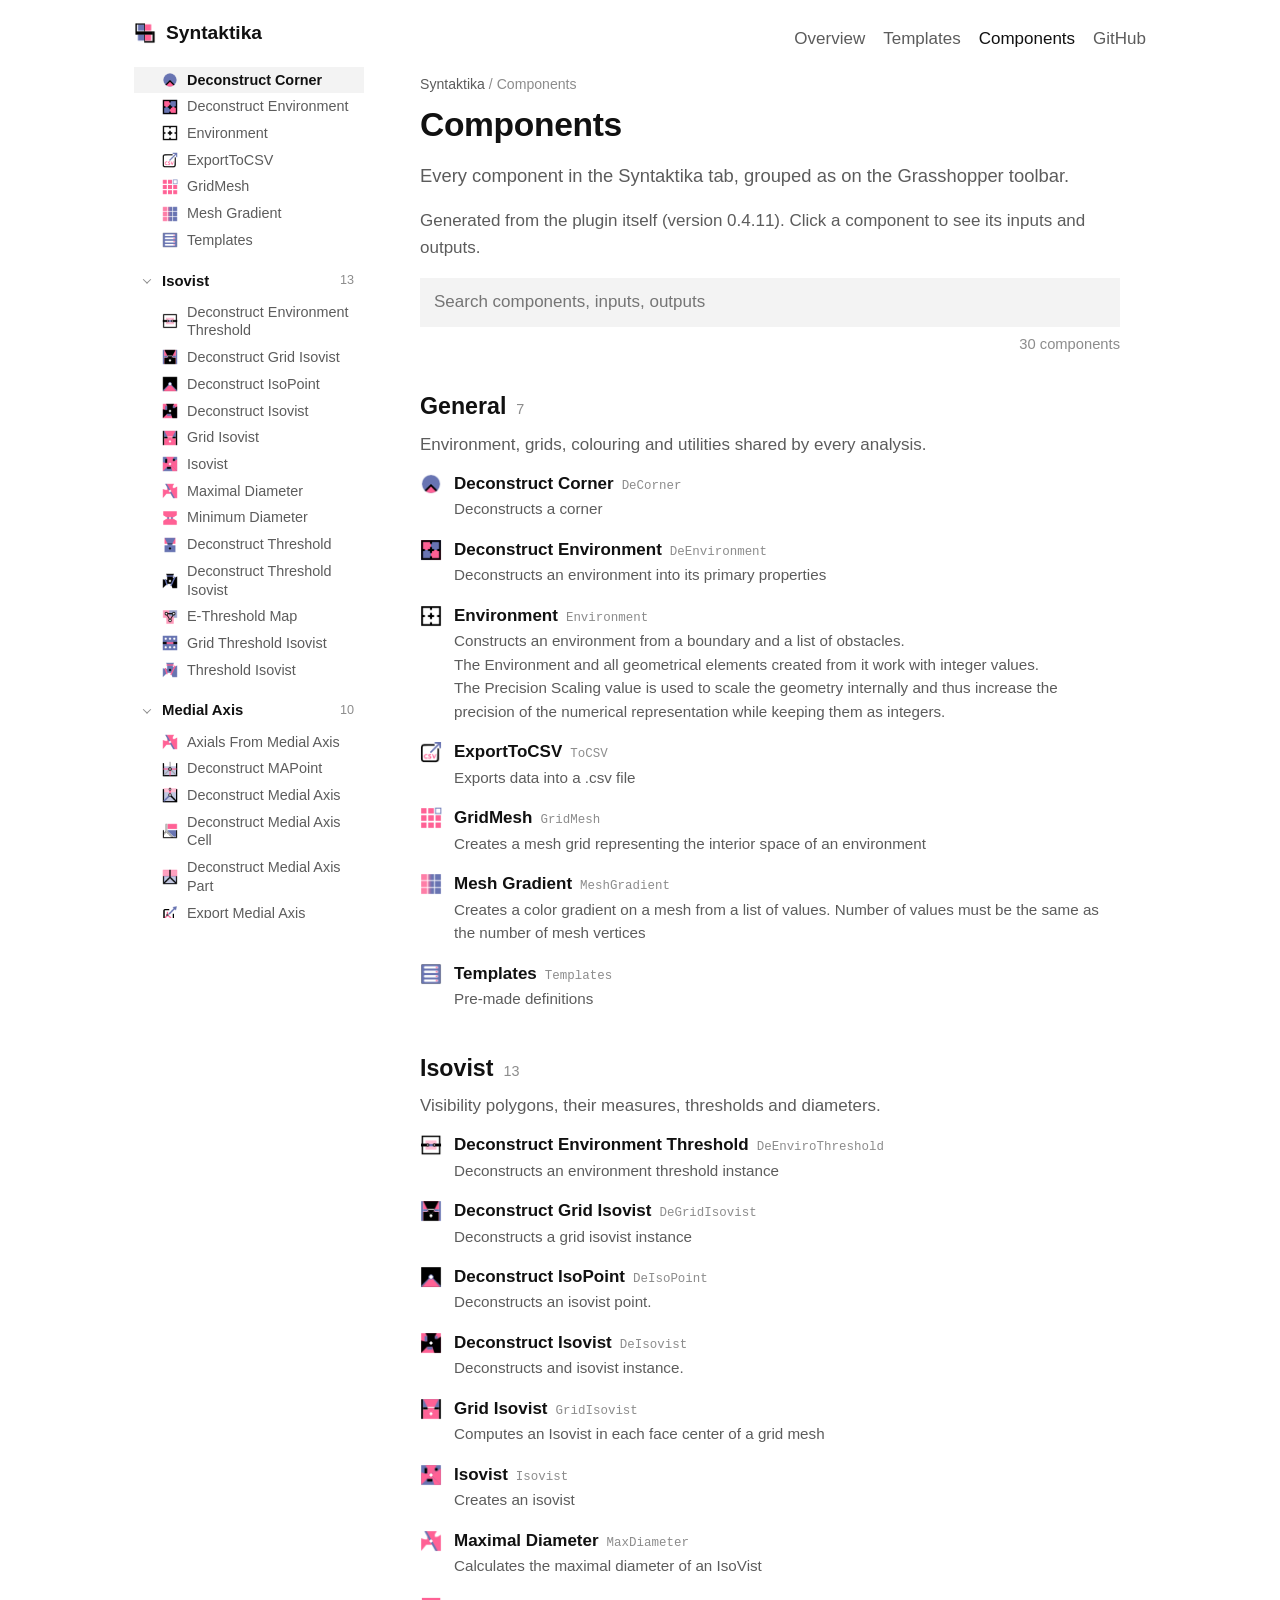
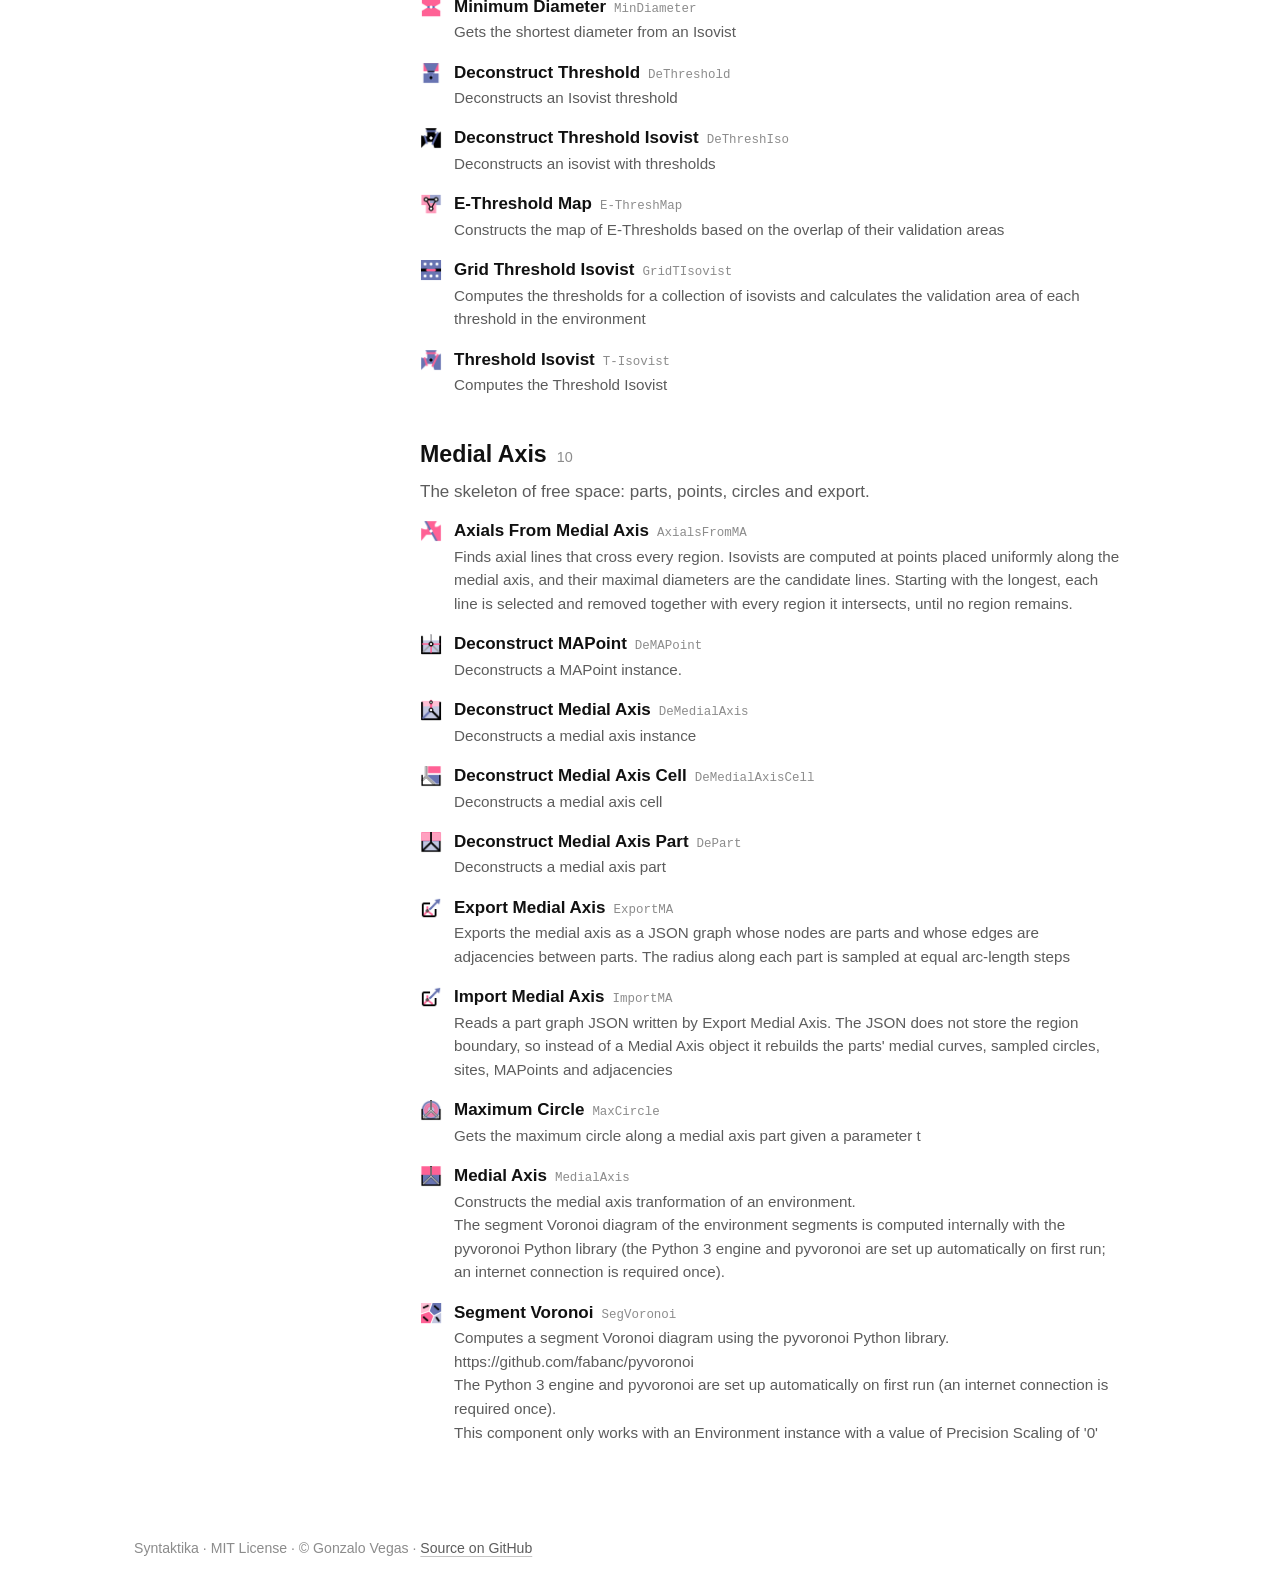
==== components.html @ 00e30731 "Publish website from Syntactics 40943a3" ====
<!doctype html>
<html lang="en">
<head>
  <meta charset="utf-8">
  <meta name="viewport" content="width=device-width, initial-scale=1">
  <title>Components — Syntaktika</title>
  <meta name="description" content="Reference of every Syntaktika Grasshopper component: description, inputs and outputs.">
  <link rel="icon" href="assets/logo.png">
  <link rel="stylesheet" href="assets/style.css">
</head>
<body>
  <header class="site-header">
    <div class="wrap wide">
      <a class="brand" href="index.html"><img src="assets/logo.png" alt="">Syntaktika</a>
      <nav class="nav">
        <a href="index.html">Overview</a>
        <a href="templates.html">Templates</a>
        <a href="components.html" aria-current="page">Components</a>
        <a href="https://github.com/gvegasol/Syntactics">GitHub</a>
      </nav>
    </div>
  </header>

  <div class="wrap wide guide">
    <aside class="guide-nav" aria-label="Components">
      <button class="guide-toggle" type="button" aria-expanded="false" aria-controls="guide-panel">
        <span class="guide-toggle-label">Contents</span>
        <span class="guide-current" aria-hidden="true"></span>
        <span class="guide-chevron" aria-hidden="true"></span>
      </button>
      <div class="guide-panel" id="guide-panel">
        <p class="guide-label">Components</p>
        <div id="side" class="side-cats"></div>
      </div>
    </aside>

  <main class="guide-main">
    <p class="crumbs"><a href="index.html">Syntaktika</a> / Components</p>
    <h1>Components</h1>
    <p class="lede">Every component in the Syntaktika tab, grouped as on the Grasshopper toolbar.</p>
    <p class="muted">Generated from the plugin itself<span id="version"></span>. Click a component to see
      its inputs and outputs.</p>

    <input id="q" class="search" type="search" placeholder="Search components, inputs, outputs" aria-label="Search components">
    <div class="toolbar"><span id="count" class="count"></span></div>

    <div id="list"></div>
  </main>
  </div>

  <footer class="site-footer">
    <div class="wrap wide">Syntaktika · MIT License · © Gonzalo Vegas · <a href="https://github.com/gvegasol/Syntactics">Source on GitHub</a></div>
  </footer>

  <script src="data/components.js"></script>
  <script src="assets/components.js"></script>
</body>
</html>
---- assets/style.css ----
/* Syntaktika documentation. One stylesheet, no build step. Black and grey text on white, single column. */

:root {
  --bg: #ffffff;
  --ink: #111111;
  --text: #2b2b2b;
  --muted: #5c5c5c;
  --faint: #8c8c8c;
  --tint: #f3f3f3;

  --sans: Aptos, "Segoe UI", "Helvetica Neue", Arial, sans-serif;
  --mono: "Aptos Mono", Consolas, "Cascadia Mono", ui-monospace, monospace;

  --measure: 700px;
  color-scheme: light;
}

*, *::before, *::after { box-sizing: border-box; }

html { scroll-padding-top: 24px; }

body {
  margin: 0;
  background: var(--bg);
  color: var(--text);
  font: 17px/1.55 var(--sans);
  -webkit-font-smoothing: antialiased;
}

img { max-width: 100%; height: auto; display: block; }

a { color: var(--ink); text-decoration: underline; text-decoration-color: #c4c4c4; text-underline-offset: 3px; text-decoration-thickness: 1px; }
a:hover { text-decoration-color: var(--ink); }

h1, h2, h3 { color: var(--ink); font-weight: 600; line-height: 1.25; margin: 0 0 .45em; }
h1 { font-size: 2.1rem; letter-spacing: -0.01em; }
h2 { font-size: 1.45rem; margin-top: 1.6em; }
h3 { font-size: 1.12rem; margin-top: 1.3em; }
p, ul, ol, dl { margin: 0 0 1em; }
strong { color: var(--ink); font-weight: 600; }
code { font-family: var(--mono); font-size: .88em; background: var(--tint); padding: .08em .3em; }

.wrap { max-width: var(--measure); margin: 0 auto; padding: 0 16px; }
@media (min-width: 720px) { .wrap { padding: 0 24px; } }

/* ---------- header and footer ---------- */
.site-header .wrap { display: flex; align-items: baseline; flex-wrap: wrap; gap: 4px 24px; padding-top: 18px; padding-bottom: 14px; }
.brand { display: flex; align-items: center; gap: 10px; font-weight: 600; font-size: 1.2rem; text-decoration: none; }
.brand img { width: 22px; height: 22px; align-self: center; }
.nav { display: flex; flex-wrap: wrap; gap: 4px 18px; margin-left: auto; }
.nav a { color: var(--muted); text-decoration: none; }
.nav a:hover, .nav a[aria-current="page"] { color: var(--ink); }

.site-footer { margin-top: 48px; padding: 20px 0 32px; color: var(--faint); font-size: .88rem; }
.site-footer a { color: var(--muted); }

main { padding-bottom: 16px; }

/* ---------- page elements ---------- */
.lede { font-size: 1.15rem; color: var(--muted); }
.muted, .note { color: var(--muted); }
.note { font-size: .95rem; }

figure { margin: .8em 0; }
figcaption { font-size: .88rem; color: var(--faint); margin-top: .3em; }

.contents { list-style: none; padding: 0; columns: 1; }
.contents li { margin: .15em 0; }
.contents span { color: var(--faint); font-variant-numeric: tabular-nums; display: inline-block; min-width: 3.4em; }

pre.cite { background: var(--tint); padding: 16px 18px; overflow-x: auto; font: .85rem/1.6 var(--mono); margin: 0; white-space: pre-wrap; }

/* ---------- templates ---------- */
.file { font-family: var(--mono); font-size: .82rem; color: var(--faint); margin: -.3em 0 0; }
.plan img { width: 100%; max-height: 440px; object-fit: contain; }

.flow { list-style: none; padding: 0; display: flex; flex-wrap: wrap; align-items: center; gap: 4px 8px; font-size: .95rem; }
.flow li { display: inline-flex; align-items: center; gap: 6px; }
.flow li + li::before { content: "→"; color: var(--faint); margin-right: 2px; }
.flow img { width: 18px; height: 18px; }

dl.params dt { color: var(--ink); font-weight: 600; margin-top: .35em; }
dl.params dd { margin: 0; color: var(--muted); }

/* ---------- components ---------- */
.search { width: 100%; padding: 11px 14px; border: 0; background: var(--tint); color: var(--ink); font: inherit; border-radius: 0; }
.search:focus { outline: 1px solid var(--ink); outline-offset: 0; }
.toolbar { display: flex; flex-wrap: wrap; align-items: center; gap: 8px 20px; margin: 6px 0 4px; font-size: .92rem; color: var(--muted); }
.count { color: var(--faint); margin-left: auto; }
.cats { list-style: none; padding: 0; display: flex; flex-wrap: wrap; gap: 2px 16px; font-size: .95rem; }

.subcat h2 { display: flex; align-items: baseline; gap: 10px; }
.subcat h2 span { font-size: .9rem; font-weight: 400; color: var(--faint); }
.subcat p { color: var(--muted); margin-bottom: .4em; }

.comp { margin: 0 0 4px; }
.comp > summary { list-style: none; cursor: pointer; display: grid; grid-template-columns: 22px 1fr; gap: 12px; align-items: start; padding: 6px 0; }
.comp > summary::-webkit-details-marker { display: none; }
.comp > summary img { width: 22px; height: 22px; margin-top: 2px; }
.comp-title { color: var(--ink); font-weight: 600; }
.comp-nick { font-family: var(--mono); font-size: .78rem; color: var(--faint); margin-left: 8px; font-weight: 400; }
.comp-desc { color: var(--muted); font-size: .95rem; white-space: pre-line; }
.comp[open] > summary .comp-title { text-decoration: underline; text-underline-offset: 3px; text-decoration-color: #c4c4c4; }
.comp-body { padding: 0 0 10px 34px; }
@media (max-width: 600px) { .comp-body { padding-left: 0; } }
.comp-body h4 { font-size: .8rem; font-weight: 600; color: var(--faint); margin: 10px 0 2px; }
table.ptable { width: 100%; border-collapse: collapse; font-size: .9rem; }
table.ptable td { padding: 4px 12px 4px 0; vertical-align: top; }
table.ptable td:first-child { white-space: nowrap; color: var(--ink); width: 1%; }
table.ptable td:nth-child(2) { white-space: nowrap; color: var(--faint); font-size: .84rem; width: 1%; }
table.ptable td:last-child { color: var(--muted); white-space: pre-line; padding-right: 0; }
@media (max-width: 600px) {
  table.ptable, table.ptable tbody, table.ptable tr, table.ptable td { display: block; width: auto; }
  table.ptable tr { padding: 4px 0; }
  table.ptable td, table.ptable td:first-child, table.ptable td:nth-child(2) { padding: 0; width: auto; white-space: normal; }
  table.ptable td:first-child { display: inline; }
  table.ptable td:nth-child(2) { display: inline; margin-left: .5em; }
}
.empty { color: var(--faint); padding: 32px 0; }

/* ---------- guide layout (templates): sticky sidebar menu + content ---------- */
.wrap.wide { max-width: 1060px; }

.crumbs { font-size: .88rem; color: var(--faint); margin: 8px 0 .6em; }
.crumbs a { color: var(--muted); text-decoration: none; }
.crumbs a:hover { color: var(--ink); }
.guide-meta { display: flex; flex-wrap: wrap; gap: 4px 14px; font-size: .9rem; color: var(--faint); }
.guide-meta span:empty { display: none; }
.guide-meta span + span::before { content: "·"; margin-right: 14px; }
.eyebrow { font-size: .78rem; font-weight: 600; letter-spacing: .08em; text-transform: uppercase; color: var(--faint); margin: 2.6em 0 .2em; }
.eyebrow + h2 { margin-top: 0; }
.back-top { margin-top: 2.4em; font-size: .92rem; }
.back-top a { color: var(--muted); }

.guide-nav { font-size: .93rem; }
.guide-label { font-size: .78rem; font-weight: 600; letter-spacing: .08em; text-transform: uppercase; color: var(--faint); margin: 0 0 10px; }
.guide-progress { display: flex; gap: 3px; height: 2px; }
.guide-progress i { flex: 1; background: var(--tint); transition: background-color .15s; }
.guide-progress i.on { background: var(--ink); }

.guide-list { list-style: none; padding: 0; margin: 0; }
.guide-list a { display: flex; gap: 12px; align-items: baseline; padding: 6px 10px; color: var(--muted); text-decoration: none; line-height: 1.35; }
.guide-list a:hover { color: var(--ink); }
.guide-list a[aria-current] { color: var(--ink); background: var(--tint); font-weight: 600; }
.guide-list .n { flex: none; width: 1.6em; color: var(--faint); font-weight: 400; font-variant-numeric: tabular-nums; font-size: .85em; }
.guide-list a[aria-current] .n { color: var(--ink); }

.guide-toggle { display: none; }
.guide-main section { scroll-margin-top: 24px; }

/* Desktop: two columns, the menu stays in view. */
@media (min-width: 960px) {
  .guide { display: grid; grid-template-columns: 230px minmax(0, var(--measure)); gap: 56px; align-items: start; }
  .guide-nav { position: sticky; top: 24px; max-height: calc(100vh - 48px); overflow-y: auto; padding-top: 14px; display: flex; flex-direction: column; }
  .guide-nav .guide-progress { order: 2; margin: 0 10px 12px 0; }
  .guide-panel { display: contents; }
  .guide-label { order: 1; padding-right: 10px; }
  .guide-list { order: 3; }
}

/* Mobile and tablet: the menu collapses into a sticky bar above the content. */
@media (max-width: 959px) {
  html { scroll-padding-top: 64px; }
  .guide-main section { scroll-margin-top: 64px; }
  .guide { max-width: var(--measure); }
  .guide-nav { position: sticky; top: 0; z-index: 10; background: var(--bg); margin: 0 -16px; padding: 0 16px; }
  .guide-toggle { display: flex; align-items: center; gap: 10px; width: 100%; padding: 12px 0 10px; border: 0; background: none; font: inherit; color: var(--ink); cursor: pointer; text-align: left; }
  .guide-toggle-label { font-weight: 600; }
  .guide-current { flex: 1; min-width: 0; color: var(--muted); white-space: nowrap; overflow: hidden; text-overflow: ellipsis; }
  .guide-chevron { width: 8px; height: 8px; border-right: 1.5px solid var(--muted); border-bottom: 1.5px solid var(--muted); transform: rotate(45deg) translateY(-3px); transition: transform .15s; }
  .guide-nav.open .guide-chevron { transform: rotate(-135deg) translate(-2px, 0); }
  .guide-panel { display: none; padding: 12px 0 14px; max-height: 70vh; overflow-y: auto; }
  .guide-nav.open .guide-panel { display: block; }
  .guide-nav.open { box-shadow: 0 10px 18px -14px rgba(0,0,0,.35); }
}
@media (min-width: 720px) and (max-width: 959px) { .guide-nav { margin: 0 -24px; padding: 0 24px; } }

/* ---------- components sidebar: one drop-down per category ---------- */
.side-cat { margin: 0 0 2px; }
.side-cat > summary { list-style: none; cursor: pointer; display: flex; align-items: center; gap: 10px; padding: 6px 10px; color: var(--ink); font-weight: 600; user-select: none; }
.side-cat > summary::-webkit-details-marker { display: none; }
.side-cat > summary::before { content: ""; flex: none; width: 6px; height: 6px; border-right: 1.5px solid var(--faint); border-bottom: 1.5px solid var(--faint); transform: rotate(-45deg); transition: transform .15s; margin-right: 2px; }
.side-cat[open] > summary::before { transform: rotate(45deg) translate(-1px, -1px); }
.side-cat > summary:hover { background: var(--tint); }
.side-name { flex: 1; }
.side-count { color: var(--faint); font-weight: 400; font-size: .85em; font-variant-numeric: tabular-nums; }
.side-list { list-style: none; padding: 0 0 8px; margin: 0; }
.side-list a { display: flex; align-items: center; gap: 9px; padding: 4px 10px 4px 28px; color: var(--muted); text-decoration: none; font-size: .9rem; line-height: 1.3; }
.side-list a:hover { color: var(--ink); }
.side-list a[aria-current] { color: var(--ink); background: var(--tint); font-weight: 600; }
.side-list img { width: 16px; height: 16px; flex: none; }
.side-empty { color: var(--faint); padding: 6px 10px; margin: 0; }
.subcat { scroll-margin-top: 24px; }
.comp { scroll-margin-top: 24px; }
@media (min-width: 960px) { .guide-nav .side-cats { order: 3; } }
@media (max-width: 959px) { .subcat, .comp { scroll-margin-top: 64px; } }
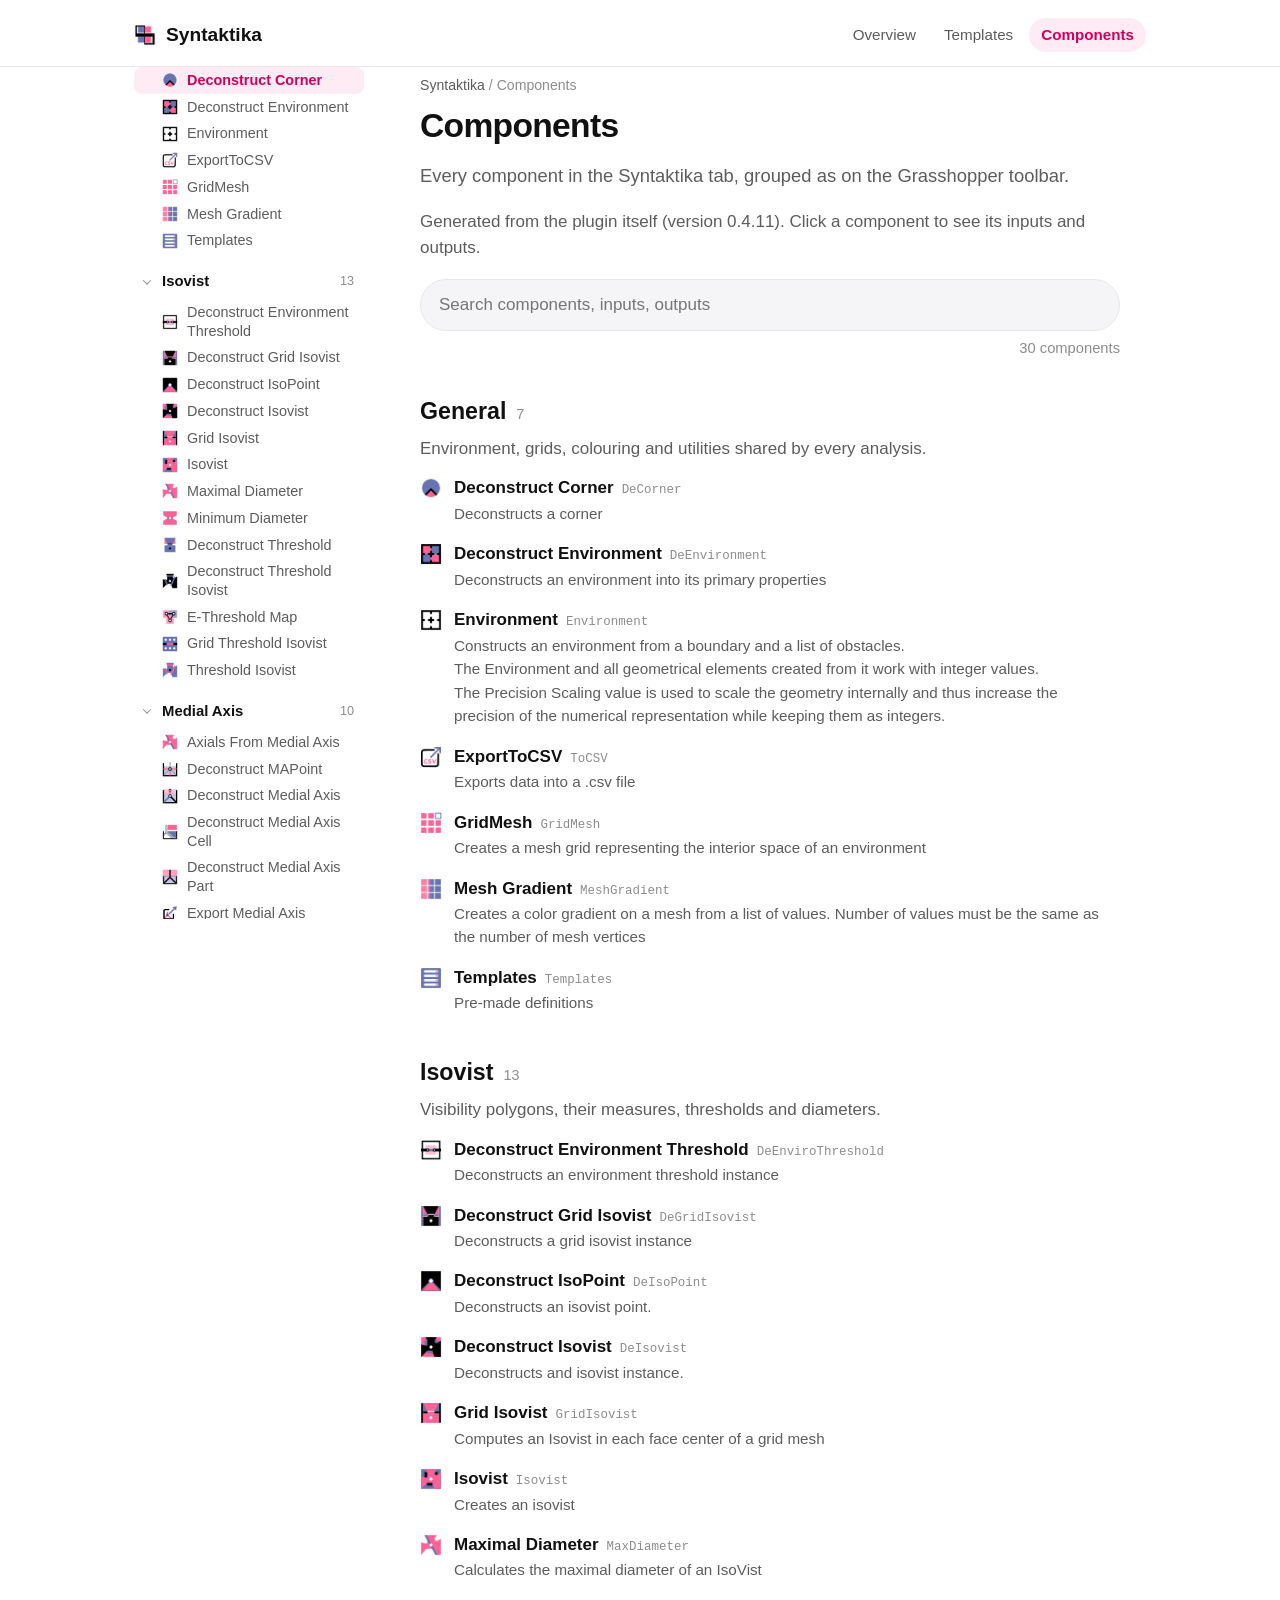
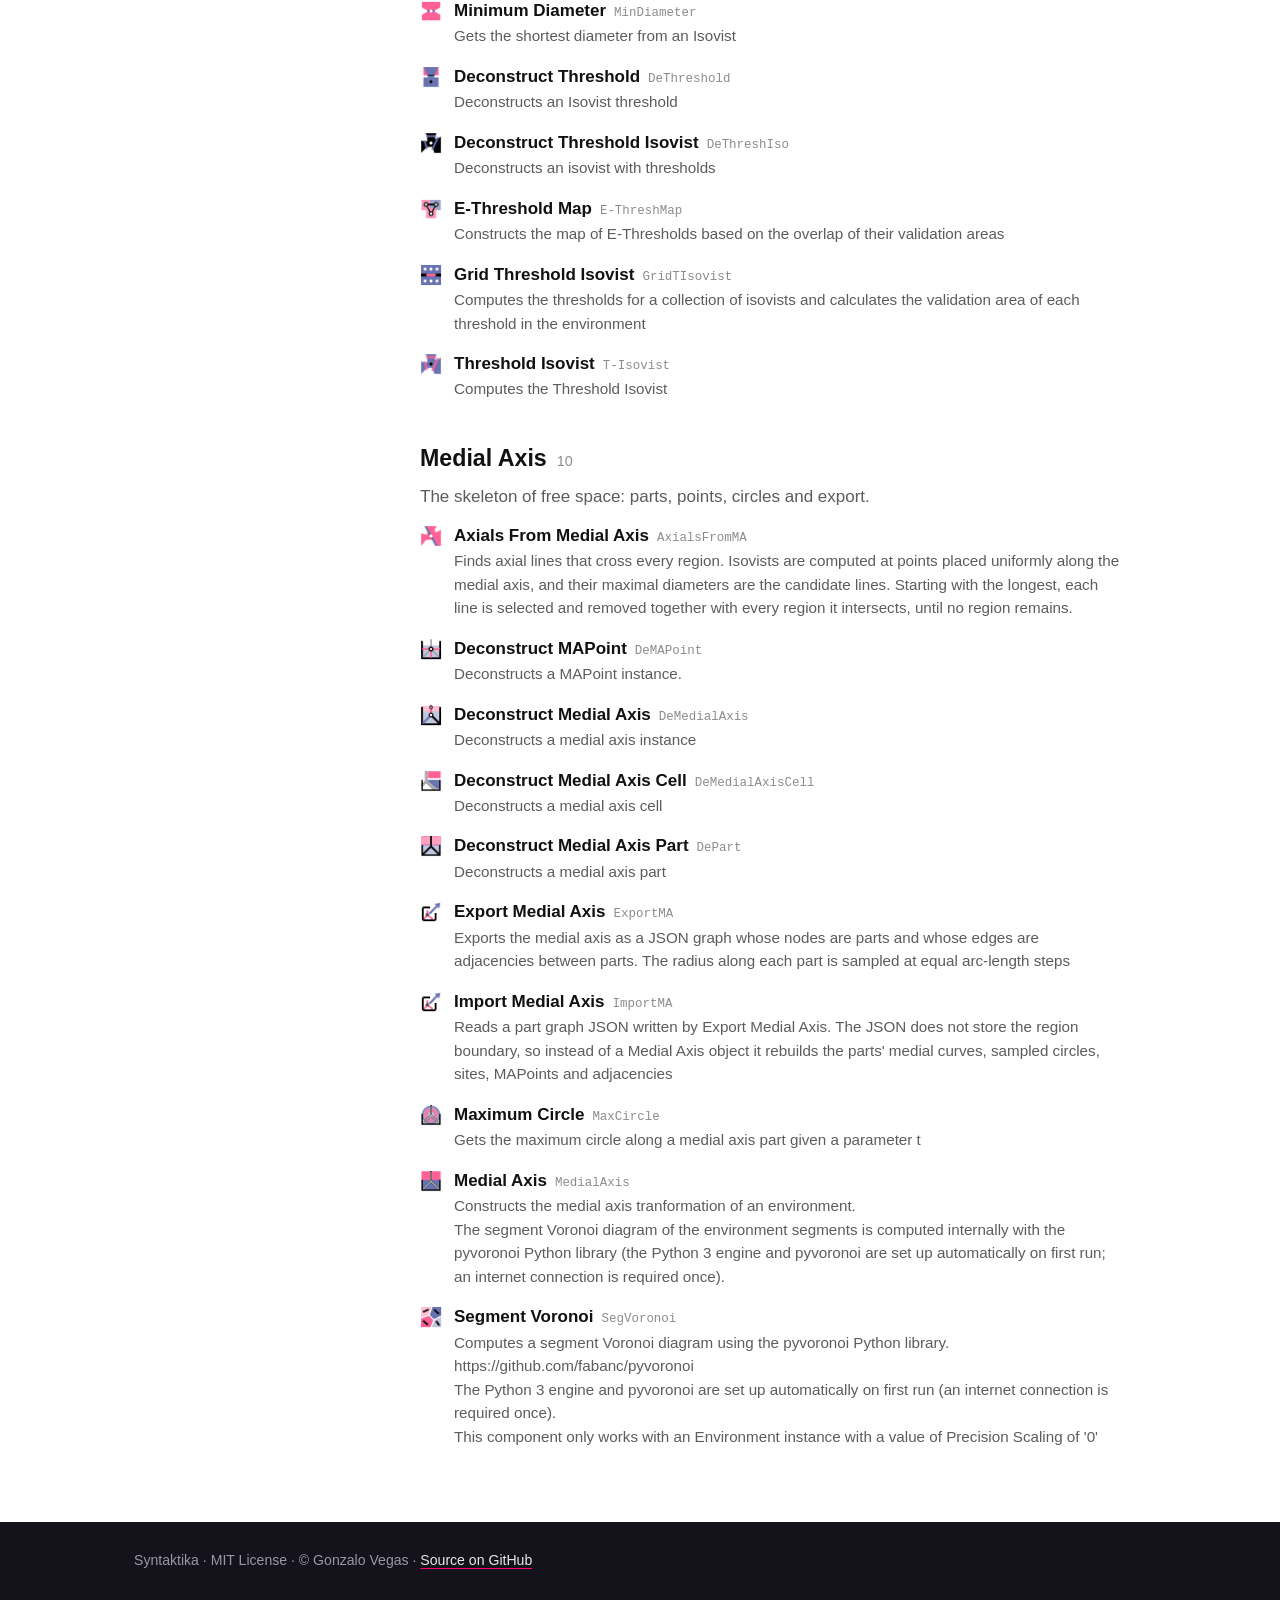
==== commit 49212448: "Restyle site with rose accent and animated hero - Accent colour #FF006F (rgb 255, 0, 111) across lin" ====
--- a/components.html
+++ b/components.html
@@ -16,7 +16,6 @@
         <a href="index.html">Overview</a>
         <a href="templates.html">Templates</a>
         <a href="components.html" aria-current="page">Components</a>
-        <a href="https://github.com/gvegasol/Syntactics">GitHub</a>
       </nav>
     </div>
   </header>
--- a/assets/style.css
+++ b/assets/style.css
@@ -1,4 +1,4 @@
-/* Syntaktika documentation. One stylesheet, no build step. Black and grey text on white, single column. */
+/* Syntaktika documentation. One stylesheet, no build step. Ink on white with the rose accent from the logo. */
 
 :root {
   --bg: #ffffff;
@@ -6,7 +6,15 @@
   --text: #2b2b2b;
   --muted: #5c5c5c;
   --faint: #8c8c8c;
-  --tint: #f3f3f3;
+  --tint: #f5f4f6;
+  --line: #e8e6ea;
+
+  --rose: #ff006f;       /* rgb(255, 0, 111), matches the hero animation */
+  --blue: #6874b2;       /* logo blue */
+  --rose-ink: #d1005b;   /* same hue, dark enough for text on white (5.4:1) */
+  --rose-soft: #ffebf3;
+  --night: #14121a;      /* logo near-black */
+  --radius: 14px;
 
   --sans: Aptos, "Segoe UI", "Helvetica Neue", Arial, sans-serif;
   --mono: "Aptos Mono", Consolas, "Cascadia Mono", ui-monospace, monospace;
@@ -29,11 +37,12 @@
 
 img { max-width: 100%; height: auto; display: block; }
 
-a { color: var(--ink); text-decoration: underline; text-decoration-color: #c4c4c4; text-underline-offset: 3px; text-decoration-thickness: 1px; }
-a:hover { text-decoration-color: var(--ink); }
+a { color: var(--ink); text-decoration: underline; text-decoration-color: var(--rose); text-underline-offset: 3px; text-decoration-thickness: 1px; }
+a:hover { color: var(--rose-ink); text-decoration-color: var(--rose-ink); }
+::selection { background: var(--rose); color: #fff; }
 
 h1, h2, h3 { color: var(--ink); font-weight: 600; line-height: 1.25; margin: 0 0 .45em; }
-h1 { font-size: 2.1rem; letter-spacing: -0.01em; }
+h1 { font-size: 2.1rem; letter-spacing: -0.02em; font-weight: 700; }
 h2 { font-size: 1.45rem; margin-top: 1.6em; }
 h3 { font-size: 1.12rem; margin-top: 1.3em; }
 p, ul, ol, dl { margin: 0 0 1em; }
@@ -44,15 +53,21 @@
 @media (min-width: 720px) { .wrap { padding: 0 24px; } }
 
 /* ---------- header and footer ---------- */
-.site-header .wrap { display: flex; align-items: baseline; flex-wrap: wrap; gap: 4px 24px; padding-top: 18px; padding-bottom: 14px; }
+.site-header { position: relative; z-index: 20; background: var(--bg); border-bottom: 1px solid var(--line); }
+.site-header .wrap { display: flex; align-items: center; flex-wrap: wrap; gap: 4px 24px; padding-top: 18px; padding-bottom: 14px; }
 .brand { display: flex; align-items: center; gap: 10px; font-weight: 600; font-size: 1.2rem; text-decoration: none; }
 .brand img { width: 22px; height: 22px; align-self: center; }
-.nav { display: flex; flex-wrap: wrap; gap: 4px 18px; margin-left: auto; }
-.nav a { color: var(--muted); text-decoration: none; }
-.nav a:hover, .nav a[aria-current="page"] { color: var(--ink); }
-
-.site-footer { margin-top: 48px; padding: 20px 0 32px; color: var(--faint); font-size: .88rem; }
-.site-footer a { color: var(--muted); }
+.nav { display: flex; flex-wrap: wrap; gap: 4px; margin-left: auto; }
+.nav a { color: var(--muted); text-decoration: none; padding: 5px 12px; border-radius: 999px; font-size: .95rem; transition: background-color .15s, color .15s; }
+.nav a:hover { color: var(--ink); background: var(--tint); }
+.nav a[aria-current="page"] { color: var(--rose-ink); background: var(--rose-soft); font-weight: 600; }
+.btn.header-cta { display: none; }
+@media (min-width: 720px) { .btn.header-cta { display: inline-flex; } }
+
+.site-footer { margin-top: 48px; padding: 28px 0 36px; background: var(--night); color: #9b97a6; font-size: .88rem; }
+.site-footer a { color: #e9e6ee; }
+.site-footer a:hover { color: var(--rose); }
+.home + .site-footer { margin-top: 0; }
 
 main { padding-bottom: 16px; }
 
@@ -68,7 +83,7 @@
 .contents li { margin: .15em 0; }
 .contents span { color: var(--faint); font-variant-numeric: tabular-nums; display: inline-block; min-width: 3.4em; }
 
-pre.cite { background: var(--tint); padding: 16px 18px; overflow-x: auto; font: .85rem/1.6 var(--mono); margin: 0; white-space: pre-wrap; }
+pre.cite { background: var(--night); color: #e9e6ee; border-radius: var(--radius); border-left: 3px solid var(--rose); padding: 18px 20px; overflow-x: auto; font: .85rem/1.6 var(--mono); margin: 0; white-space: pre-wrap; }
 
 /* ---------- templates ---------- */
 .file { font-family: var(--mono); font-size: .82rem; color: var(--faint); margin: -.3em 0 0; }
@@ -83,8 +98,8 @@
 dl.params dd { margin: 0; color: var(--muted); }
 
 /* ---------- components ---------- */
-.search { width: 100%; padding: 11px 14px; border: 0; background: var(--tint); color: var(--ink); font: inherit; border-radius: 0; }
-.search:focus { outline: 1px solid var(--ink); outline-offset: 0; }
+.search { width: 100%; padding: 12px 18px; border: 1px solid var(--line); background: var(--tint); color: var(--ink); font: inherit; border-radius: 999px; }
+.search:focus { outline: 2px solid var(--rose); outline-offset: 1px; background: var(--bg); }
 .toolbar { display: flex; flex-wrap: wrap; align-items: center; gap: 8px 20px; margin: 6px 0 4px; font-size: .92rem; color: var(--muted); }
 .count { color: var(--faint); margin-left: auto; }
 .cats { list-style: none; padding: 0; display: flex; flex-wrap: wrap; gap: 2px 16px; font-size: .95rem; }
@@ -100,7 +115,8 @@
 .comp-title { color: var(--ink); font-weight: 600; }
 .comp-nick { font-family: var(--mono); font-size: .78rem; color: var(--faint); margin-left: 8px; font-weight: 400; }
 .comp-desc { color: var(--muted); font-size: .95rem; white-space: pre-line; }
-.comp[open] > summary .comp-title { text-decoration: underline; text-underline-offset: 3px; text-decoration-color: #c4c4c4; }
+.comp > summary:hover .comp-title { color: var(--rose-ink); }
+.comp[open] > summary .comp-title { color: var(--rose-ink); }
 .comp-body { padding: 0 0 10px 34px; }
 @media (max-width: 600px) { .comp-body { padding-left: 0; } }
 .comp-body h4 { font-size: .8rem; font-weight: 600; color: var(--faint); margin: 10px 0 2px; }
@@ -127,7 +143,7 @@
 .guide-meta { display: flex; flex-wrap: wrap; gap: 4px 14px; font-size: .9rem; color: var(--faint); }
 .guide-meta span:empty { display: none; }
 .guide-meta span + span::before { content: "·"; margin-right: 14px; }
-.eyebrow { font-size: .78rem; font-weight: 600; letter-spacing: .08em; text-transform: uppercase; color: var(--faint); margin: 2.6em 0 .2em; }
+.eyebrow { font-size: .78rem; font-weight: 700; letter-spacing: .1em; text-transform: uppercase; color: var(--rose-ink); margin: 2.6em 0 .2em; }
 .eyebrow + h2 { margin-top: 0; }
 .back-top { margin-top: 2.4em; font-size: .92rem; }
 .back-top a { color: var(--muted); }
@@ -136,14 +152,14 @@
 .guide-label { font-size: .78rem; font-weight: 600; letter-spacing: .08em; text-transform: uppercase; color: var(--faint); margin: 0 0 10px; }
 .guide-progress { display: flex; gap: 3px; height: 2px; }
 .guide-progress i { flex: 1; background: var(--tint); transition: background-color .15s; }
-.guide-progress i.on { background: var(--ink); }
+.guide-progress i.on { background: var(--rose); }
 
 .guide-list { list-style: none; padding: 0; margin: 0; }
-.guide-list a { display: flex; gap: 12px; align-items: baseline; padding: 6px 10px; color: var(--muted); text-decoration: none; line-height: 1.35; }
+.guide-list a { display: flex; gap: 12px; align-items: baseline; padding: 6px 10px; border-radius: 8px; color: var(--muted); text-decoration: none; line-height: 1.35; }
 .guide-list a:hover { color: var(--ink); }
-.guide-list a[aria-current] { color: var(--ink); background: var(--tint); font-weight: 600; }
+.guide-list a[aria-current] { color: var(--rose-ink); background: var(--rose-soft); font-weight: 600; }
 .guide-list .n { flex: none; width: 1.6em; color: var(--faint); font-weight: 400; font-variant-numeric: tabular-nums; font-size: .85em; }
-.guide-list a[aria-current] .n { color: var(--ink); }
+.guide-list a[aria-current] .n { color: var(--rose-ink); }
 
 .guide-toggle { display: none; }
 .guide-main section { scroll-margin-top: 24px; }
@@ -177,7 +193,7 @@
 
 /* ---------- components sidebar: one drop-down per category ---------- */
 .side-cat { margin: 0 0 2px; }
-.side-cat > summary { list-style: none; cursor: pointer; display: flex; align-items: center; gap: 10px; padding: 6px 10px; color: var(--ink); font-weight: 600; user-select: none; }
+.side-cat > summary { list-style: none; cursor: pointer; display: flex; align-items: center; gap: 10px; padding: 6px 10px; border-radius: 8px; color: var(--ink); font-weight: 600; user-select: none; }
 .side-cat > summary::-webkit-details-marker { display: none; }
 .side-cat > summary::before { content: ""; flex: none; width: 6px; height: 6px; border-right: 1.5px solid var(--faint); border-bottom: 1.5px solid var(--faint); transform: rotate(-45deg); transition: transform .15s; margin-right: 2px; }
 .side-cat[open] > summary::before { transform: rotate(45deg) translate(-1px, -1px); }
@@ -185,12 +201,80 @@
 .side-name { flex: 1; }
 .side-count { color: var(--faint); font-weight: 400; font-size: .85em; font-variant-numeric: tabular-nums; }
 .side-list { list-style: none; padding: 0 0 8px; margin: 0; }
-.side-list a { display: flex; align-items: center; gap: 9px; padding: 4px 10px 4px 28px; color: var(--muted); text-decoration: none; font-size: .9rem; line-height: 1.3; }
+.side-list a { display: flex; align-items: center; gap: 9px; padding: 4px 10px 4px 28px; border-radius: 8px; color: var(--muted); text-decoration: none; font-size: .9rem; line-height: 1.3; }
 .side-list a:hover { color: var(--ink); }
-.side-list a[aria-current] { color: var(--ink); background: var(--tint); font-weight: 600; }
+.side-list a[aria-current] { color: var(--rose-ink); background: var(--rose-soft); font-weight: 600; }
 .side-list img { width: 16px; height: 16px; flex: none; }
 .side-empty { color: var(--faint); padding: 6px 10px; margin: 0; }
 .subcat { scroll-margin-top: 24px; }
 .comp { scroll-margin-top: 24px; }
 @media (min-width: 960px) { .guide-nav .side-cats { order: 3; } }
 @media (max-width: 959px) { .subcat, .comp { scroll-margin-top: 64px; } }
+
+/* ---------- buttons ---------- */
+.btn { display: inline-flex; align-items: center; justify-content: center; gap: 8px; padding: 12px 22px; border-radius: 999px; font-weight: 600; font-size: 1rem; line-height: 1.2; text-decoration: none; border: 1.5px solid transparent; transition: background-color .15s, color .15s, border-color .15s, transform .15s; }
+.btn:hover { transform: translateY(-1px); }
+.btn-sm { padding: 7px 16px; font-size: .9rem; }
+.btn-primary { background: var(--rose); color: #fff; }
+.btn-primary:hover { background: var(--rose-ink); color: #fff; }
+.btn-secondary { background: var(--bg); color: var(--ink); border-color: var(--ink); }
+.btn-secondary:hover { background: var(--ink); color: #fff; }
+.btn-light { background: #fff; color: var(--night); }
+.btn-light:hover { background: var(--rose-soft); color: var(--night); }
+.btn-ghost { color: #fff; border-color: rgba(255,255,255,.45); }
+.btn-ghost:hover { border-color: #fff; color: #fff; }
+
+/* ---------- home ---------- */
+main.home { padding-bottom: 0; overflow-x: clip; }
+.home h1, .home h2, .home h3 { margin-top: 0; }
+.cards, .steps, .split { grid-template-columns: minmax(0, 1fr); }
+.split > * { min-width: 0; }
+
+.hero { padding: 0; }
+.hero-mark { margin: 0; }
+/* The animation spans the full window width; its own white margin keeps it off the edges. */
+.hero-mark img { display: block; width: 100%; height: auto; }
+.intro { padding: 16px 0 8px; text-align: center; }
+@media (min-width: 900px) { .intro { padding-top: 24px; } }
+.intro .lede { font-size: 1.2rem; color: var(--text); max-width: 36em; margin: 0 auto; }
+.intro .cta-row { justify-content: center; }
+.cta-row { display: flex; flex-wrap: wrap; gap: 12px; margin: 28px 0 0; }
+
+
+.section { padding: 64px 0; }
+@media (min-width: 900px) { .section { padding: 88px 0; } }
+.section-tint { background: var(--tint); }
+.section .eyebrow { margin-top: 0; }
+.section-title { font-size: clamp(1.7rem, 3.4vw, 2.4rem); letter-spacing: -0.025em; font-weight: 700; line-height: 1.12; }
+.section-lede { color: var(--muted); font-size: 1.1rem; max-width: 40em; }
+
+.cards { display: grid; gap: 20px; margin-top: 32px; }
+@media (min-width: 760px) { .cards { grid-template-columns: 1fr 1fr; } }
+.card { display: flex; flex-direction: column; background: var(--bg); border: 1px solid var(--line); border-radius: var(--radius); padding: 14px 14px 24px; transition: border-color .2s; }
+.card:hover { border-color: var(--rose); }
+.card-media { background: var(--tint); border-radius: 10px; overflow: hidden; margin-bottom: 18px; aspect-ratio: 16 / 10; display: flex; align-items: center; justify-content: center; }
+.card-media img { width: 100%; height: 100%; object-fit: contain; }
+.card > :not(.card-media) { margin-left: 8px; margin-right: 8px; }
+.card-label { font-size: .78rem; font-weight: 700; letter-spacing: .1em; text-transform: uppercase; color: var(--rose-ink); margin-bottom: .4em; }
+.card h3 { font-size: 1.35rem; letter-spacing: -0.01em; }
+.card p { color: var(--muted); }
+.more { margin-top: auto; font-weight: 600; text-decoration: none; color: var(--ink); }
+.more::after { content: " \2192"; color: var(--rose); }
+.more:hover { color: var(--rose-ink); }
+
+.steps { list-style: none; padding: 0; margin: 36px 0 0; display: grid; gap: 28px; }
+@media (min-width: 760px) { .steps { grid-template-columns: repeat(3, 1fr); gap: 32px; } }
+.steps li { border-top: 2px solid var(--ink); padding-top: 18px; }
+.step-n { display: block; font: 700 .9rem/1 var(--mono); color: var(--rose-ink); margin-bottom: 14px; }
+.steps h3 { font-size: 1.2rem; }
+.steps p { color: var(--muted); margin: 0; }
+.section-tint code { background: var(--bg); }
+
+.split { display: grid; gap: 8px 56px; }
+@media (min-width: 900px) { .split { grid-template-columns: 1fr 1.6fr; } }
+.callout { background: var(--rose-soft); border-left: 3px solid var(--rose); border-radius: 0 10px 10px 0; padding: 14px 18px; font-size: .95rem; color: var(--text); }
+.callout code { background: rgba(255,255,255,.7); }
+
+.cta-band { background: var(--night); color: #cfcbd8; padding: 72px 0; text-align: center; }
+.cta-band h2 { color: #fff; font-size: clamp(1.8rem, 3.6vw, 2.6rem); letter-spacing: -0.025em; font-weight: 700; }
+.cta-band .cta-row { justify-content: center; }
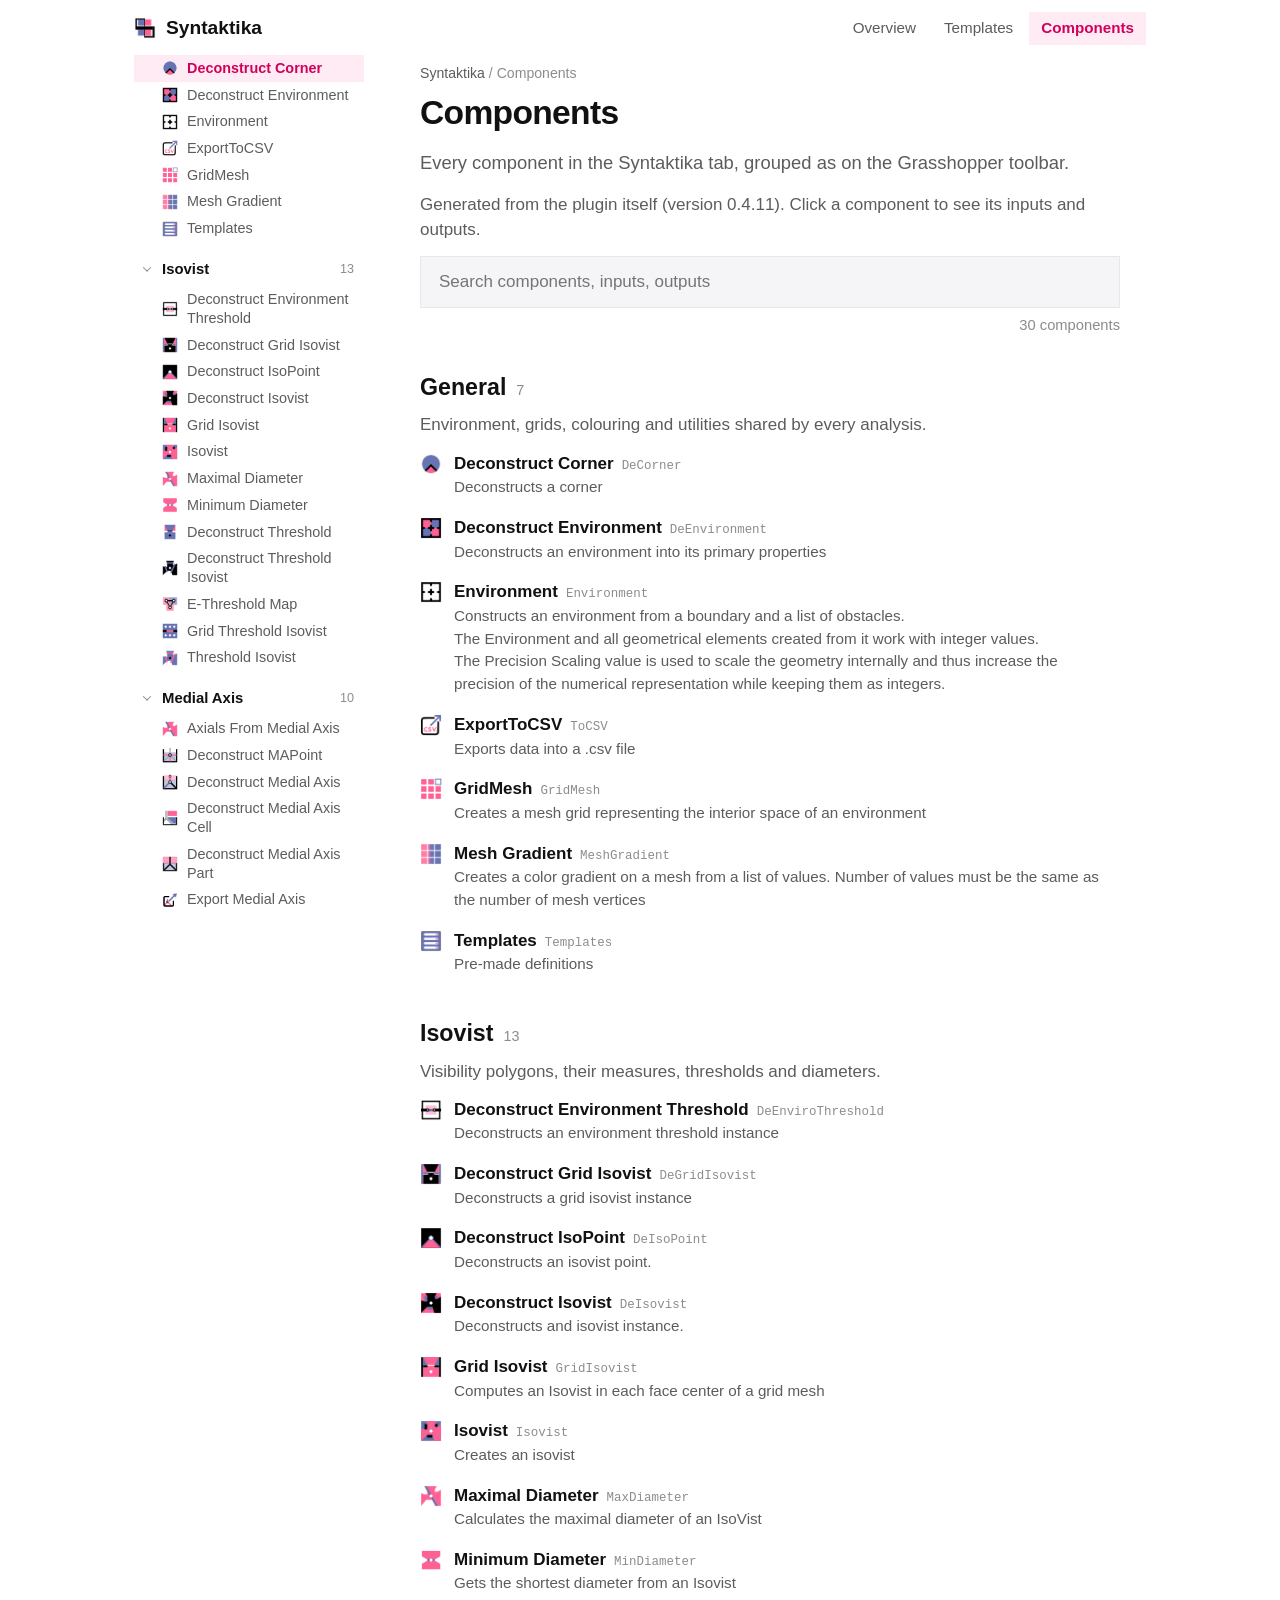
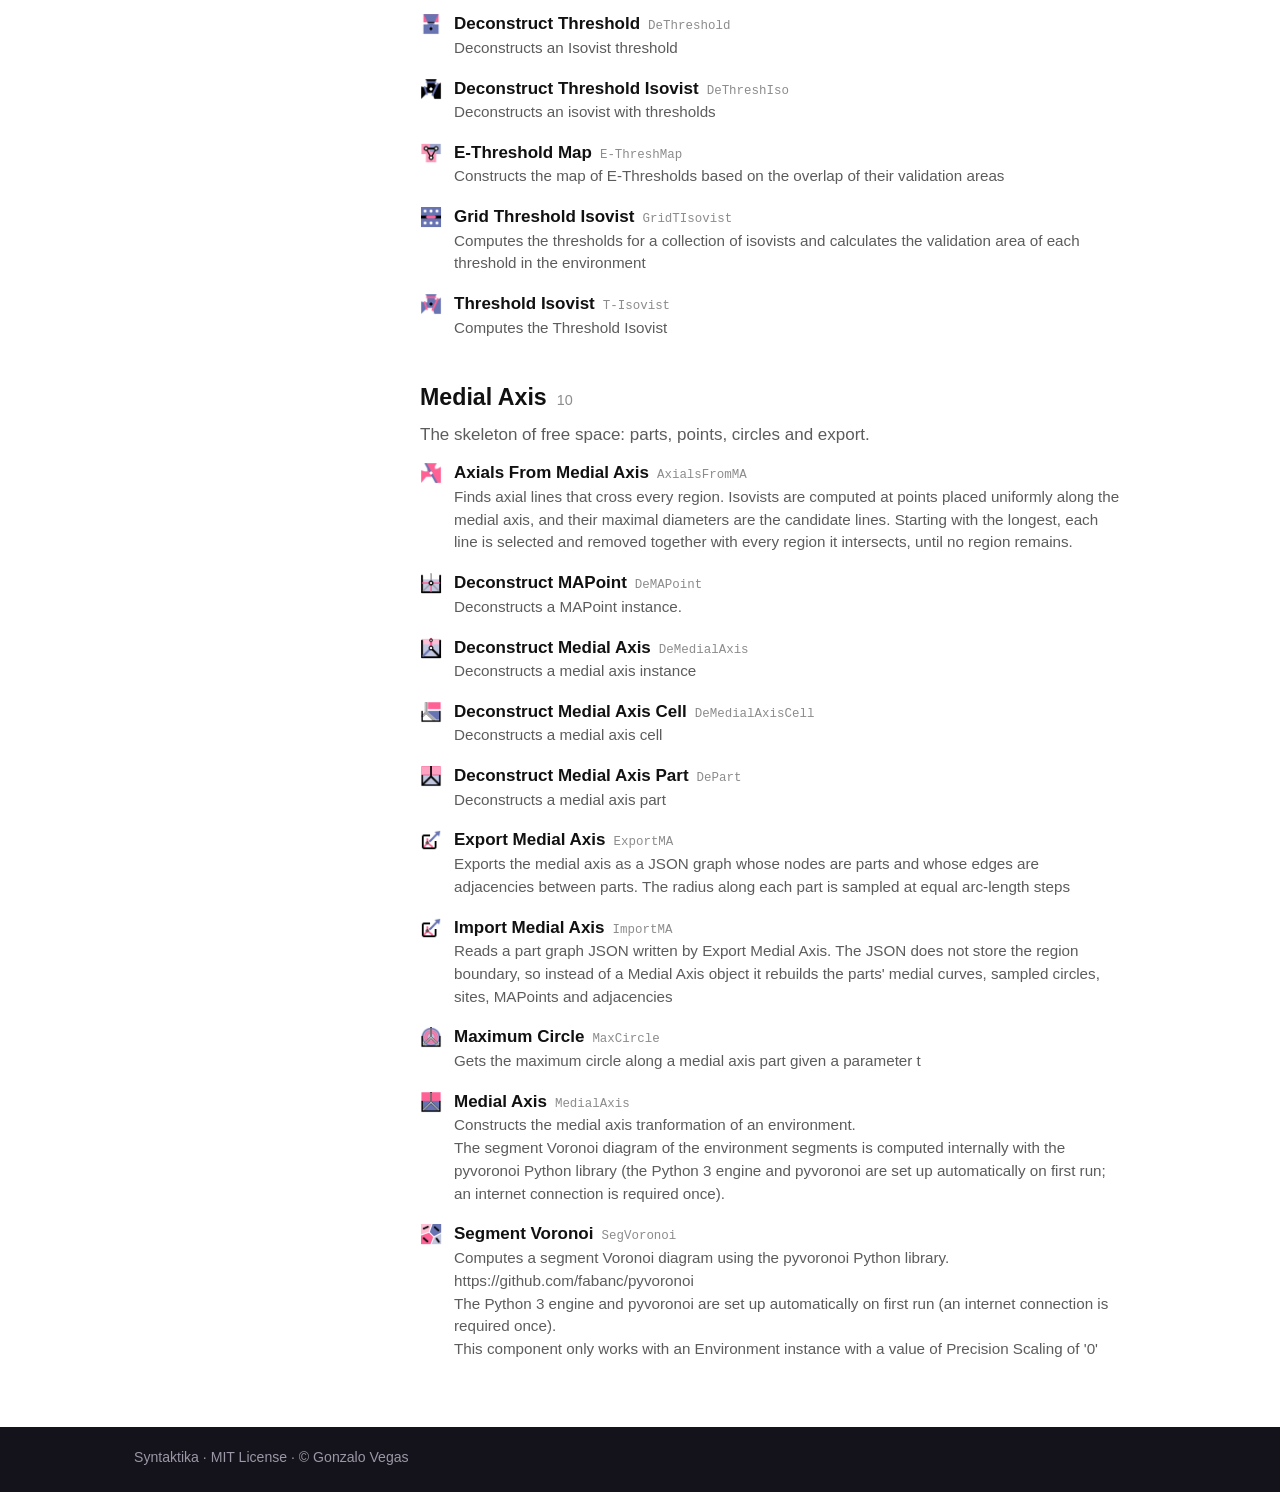
==== commit 509a19d9: "Publish website from Syntactics 40943a3" ====
--- a/components.html
+++ b/components.html
@@ -48,7 +48,7 @@
   </div>
 
   <footer class="site-footer">
-    <div class="wrap wide">Syntaktika · MIT License · © Gonzalo Vegas · <a href="https://github.com/gvegasol/Syntactics">Source on GitHub</a></div>
+    <div class="wrap wide">Syntaktika · MIT License · © Gonzalo Vegas</div>
   </footer>
 
   <script src="data/components.js"></script>
--- a/assets/style.css
+++ b/assets/style.css
@@ -14,7 +14,6 @@
   --rose-ink: #d1005b;   /* same hue, dark enough for text on white (5.4:1) */
   --rose-soft: #ffebf3;
   --night: #14121a;      /* logo near-black */
-  --radius: 14px;
 
   --sans: Aptos, "Segoe UI", "Helvetica Neue", Arial, sans-serif;
   --mono: "Aptos Mono", Consolas, "Cascadia Mono", ui-monospace, monospace;
@@ -31,7 +30,7 @@
   margin: 0;
   background: var(--bg);
   color: var(--text);
-  font: 17px/1.55 var(--sans);
+  font: 17px/1.5 var(--sans);
   -webkit-font-smoothing: antialiased;
 }
 
@@ -45,7 +44,7 @@
 h1 { font-size: 2.1rem; letter-spacing: -0.02em; font-weight: 700; }
 h2 { font-size: 1.45rem; margin-top: 1.6em; }
 h3 { font-size: 1.12rem; margin-top: 1.3em; }
-p, ul, ol, dl { margin: 0 0 1em; }
+p, ul, ol, dl { margin: 0 0 .8em; }
 strong { color: var(--ink); font-weight: 600; }
 code { font-family: var(--mono); font-size: .88em; background: var(--tint); padding: .08em .3em; }
 
@@ -53,18 +52,18 @@
 @media (min-width: 720px) { .wrap { padding: 0 24px; } }
 
 /* ---------- header and footer ---------- */
-.site-header { position: relative; z-index: 20; background: var(--bg); border-bottom: 1px solid var(--line); }
-.site-header .wrap { display: flex; align-items: center; flex-wrap: wrap; gap: 4px 24px; padding-top: 18px; padding-bottom: 14px; }
+.site-header { position: relative; z-index: 20; background: var(--bg); }
+.site-header .wrap { display: flex; align-items: center; flex-wrap: wrap; gap: 4px 24px; padding-top: 12px; padding-bottom: 10px; }
 .brand { display: flex; align-items: center; gap: 10px; font-weight: 600; font-size: 1.2rem; text-decoration: none; }
 .brand img { width: 22px; height: 22px; align-self: center; }
 .nav { display: flex; flex-wrap: wrap; gap: 4px; margin-left: auto; }
-.nav a { color: var(--muted); text-decoration: none; padding: 5px 12px; border-radius: 999px; font-size: .95rem; transition: background-color .15s, color .15s; }
+.nav a { color: var(--muted); text-decoration: none; padding: 5px 12px; font-size: .95rem; transition: background-color .15s, color .15s; }
 .nav a:hover { color: var(--ink); background: var(--tint); }
 .nav a[aria-current="page"] { color: var(--rose-ink); background: var(--rose-soft); font-weight: 600; }
 .btn.header-cta { display: none; }
 @media (min-width: 720px) { .btn.header-cta { display: inline-flex; } }
 
-.site-footer { margin-top: 48px; padding: 28px 0 36px; background: var(--night); color: #9b97a6; font-size: .88rem; }
+.site-footer { margin-top: 40px; padding: 20px 0 24px; background: var(--night); color: #9b97a6; font-size: .88rem; }
 .site-footer a { color: #e9e6ee; }
 .site-footer a:hover { color: var(--rose); }
 .home + .site-footer { margin-top: 0; }
@@ -83,7 +82,7 @@
 .contents li { margin: .15em 0; }
 .contents span { color: var(--faint); font-variant-numeric: tabular-nums; display: inline-block; min-width: 3.4em; }
 
-pre.cite { background: var(--night); color: #e9e6ee; border-radius: var(--radius); border-left: 3px solid var(--rose); padding: 18px 20px; overflow-x: auto; font: .85rem/1.6 var(--mono); margin: 0; white-space: pre-wrap; }
+pre.cite { background: var(--night); color: #e9e6ee; border-left: 3px solid var(--rose); padding: 18px 20px; overflow-x: auto; font: .85rem/1.6 var(--mono); margin: 0; white-space: pre-wrap; }
 
 /* ---------- templates ---------- */
 .file { font-family: var(--mono); font-size: .82rem; color: var(--faint); margin: -.3em 0 0; }
@@ -98,7 +97,7 @@
 dl.params dd { margin: 0; color: var(--muted); }
 
 /* ---------- components ---------- */
-.search { width: 100%; padding: 12px 18px; border: 1px solid var(--line); background: var(--tint); color: var(--ink); font: inherit; border-radius: 999px; }
+.search { width: 100%; padding: 12px 18px; border: 1px solid var(--line); background: var(--tint); color: var(--ink); font: inherit; }
 .search:focus { outline: 2px solid var(--rose); outline-offset: 1px; background: var(--bg); }
 .toolbar { display: flex; flex-wrap: wrap; align-items: center; gap: 8px 20px; margin: 6px 0 4px; font-size: .92rem; color: var(--muted); }
 .count { color: var(--faint); margin-left: auto; }
@@ -155,7 +154,7 @@
 .guide-progress i.on { background: var(--rose); }
 
 .guide-list { list-style: none; padding: 0; margin: 0; }
-.guide-list a { display: flex; gap: 12px; align-items: baseline; padding: 6px 10px; border-radius: 8px; color: var(--muted); text-decoration: none; line-height: 1.35; }
+.guide-list a { display: flex; gap: 12px; align-items: baseline; padding: 6px 10px; color: var(--muted); text-decoration: none; line-height: 1.35; }
 .guide-list a:hover { color: var(--ink); }
 .guide-list a[aria-current] { color: var(--rose-ink); background: var(--rose-soft); font-weight: 600; }
 .guide-list .n { flex: none; width: 1.6em; color: var(--faint); font-weight: 400; font-variant-numeric: tabular-nums; font-size: .85em; }
@@ -193,7 +192,7 @@
 
 /* ---------- components sidebar: one drop-down per category ---------- */
 .side-cat { margin: 0 0 2px; }
-.side-cat > summary { list-style: none; cursor: pointer; display: flex; align-items: center; gap: 10px; padding: 6px 10px; border-radius: 8px; color: var(--ink); font-weight: 600; user-select: none; }
+.side-cat > summary { list-style: none; cursor: pointer; display: flex; align-items: center; gap: 10px; padding: 6px 10px; color: var(--ink); font-weight: 600; user-select: none; }
 .side-cat > summary::-webkit-details-marker { display: none; }
 .side-cat > summary::before { content: ""; flex: none; width: 6px; height: 6px; border-right: 1.5px solid var(--faint); border-bottom: 1.5px solid var(--faint); transform: rotate(-45deg); transition: transform .15s; margin-right: 2px; }
 .side-cat[open] > summary::before { transform: rotate(45deg) translate(-1px, -1px); }
@@ -201,7 +200,7 @@
 .side-name { flex: 1; }
 .side-count { color: var(--faint); font-weight: 400; font-size: .85em; font-variant-numeric: tabular-nums; }
 .side-list { list-style: none; padding: 0 0 8px; margin: 0; }
-.side-list a { display: flex; align-items: center; gap: 9px; padding: 4px 10px 4px 28px; border-radius: 8px; color: var(--muted); text-decoration: none; font-size: .9rem; line-height: 1.3; }
+.side-list a { display: flex; align-items: center; gap: 9px; padding: 4px 10px 4px 28px; color: var(--muted); text-decoration: none; font-size: .9rem; line-height: 1.3; }
 .side-list a:hover { color: var(--ink); }
 .side-list a[aria-current] { color: var(--rose-ink); background: var(--rose-soft); font-weight: 600; }
 .side-list img { width: 16px; height: 16px; flex: none; }
@@ -212,7 +211,7 @@
 @media (max-width: 959px) { .subcat, .comp { scroll-margin-top: 64px; } }
 
 /* ---------- buttons ---------- */
-.btn { display: inline-flex; align-items: center; justify-content: center; gap: 8px; padding: 12px 22px; border-radius: 999px; font-weight: 600; font-size: 1rem; line-height: 1.2; text-decoration: none; border: 1.5px solid transparent; transition: background-color .15s, color .15s, border-color .15s, transform .15s; }
+.btn { display: inline-flex; align-items: center; justify-content: center; gap: 8px; padding: 12px 22px; font-weight: 600; font-size: 1rem; line-height: 1.2; text-decoration: none; border: 1.5px solid transparent; transition: background-color .15s, color .15s, border-color .15s, transform .15s; }
 .btn:hover { transform: translateY(-1px); }
 .btn-sm { padding: 7px 16px; font-size: .9rem; }
 .btn-primary { background: var(--rose); color: #fff; }
@@ -232,27 +231,32 @@
 
 .hero { padding: 0; }
 .hero-mark { margin: 0; }
-/* The animation spans the full window width; its own white margin keeps it off the edges. */
-.hero-mark img { display: block; width: 100%; height: auto; }
-.intro { padding: 16px 0 8px; text-align: center; }
-@media (min-width: 900px) { .intro { padding-top: 24px; } }
+/* The animation's pink band fills the window width exactly, with no white around it.
+   In the 1807 x 569 file the band runs x 18-1771, y 49-537; the crop keeps x 20-1769, y 51-535
+   (1750 x 485, 2px inside its soft edge). Percentage margins are relative to the window width,
+   so: width = 1807/1750, left = -20/1750, top = -51/1750, bottom = -(569-536)/1750. */
+.hero-mark { overflow: hidden; }
+.hero-mark img { display: block; max-width: none; height: auto;
+  width: 103.2571%; margin: -2.9143% 0 -1.8857% -1.1429%; }
+.intro { padding: 16px 0 56px; text-align: center; }
+@media (min-width: 900px) { .intro { padding: 20px 0 64px; } }
 .intro .lede { font-size: 1.2rem; color: var(--text); max-width: 36em; margin: 0 auto; }
 .intro .cta-row { justify-content: center; }
-.cta-row { display: flex; flex-wrap: wrap; gap: 12px; margin: 28px 0 0; }
-
-
-.section { padding: 64px 0; }
-@media (min-width: 900px) { .section { padding: 88px 0; } }
+.cta-row { display: flex; flex-wrap: wrap; gap: 12px; margin: 20px 0 0; }
+
+
+.section { padding: 40px 0; border-top: 1px solid var(--line); }
+@media (min-width: 900px) { .section { padding: 56px 0; } }
 .section-tint { background: var(--tint); }
 .section .eyebrow { margin-top: 0; }
 .section-title { font-size: clamp(1.7rem, 3.4vw, 2.4rem); letter-spacing: -0.025em; font-weight: 700; line-height: 1.12; }
 .section-lede { color: var(--muted); font-size: 1.1rem; max-width: 40em; }
 
-.cards { display: grid; gap: 20px; margin-top: 32px; }
+.cards { display: grid; gap: 20px; margin-top: 20px; }
 @media (min-width: 760px) { .cards { grid-template-columns: 1fr 1fr; } }
-.card { display: flex; flex-direction: column; background: var(--bg); border: 1px solid var(--line); border-radius: var(--radius); padding: 14px 14px 24px; transition: border-color .2s; }
+.card { display: flex; flex-direction: column; background: var(--bg); border: 1px solid var(--line); padding: 12px 12px 18px; transition: border-color .2s; }
 .card:hover { border-color: var(--rose); }
-.card-media { background: var(--tint); border-radius: 10px; overflow: hidden; margin-bottom: 18px; aspect-ratio: 16 / 10; display: flex; align-items: center; justify-content: center; }
+.card-media { background: var(--tint); overflow: hidden; margin-bottom: 14px; aspect-ratio: 16 / 10; display: flex; align-items: center; justify-content: center; }
 .card-media img { width: 100%; height: 100%; object-fit: contain; }
 .card > :not(.card-media) { margin-left: 8px; margin-right: 8px; }
 .card-label { font-size: .78rem; font-weight: 700; letter-spacing: .1em; text-transform: uppercase; color: var(--rose-ink); margin-bottom: .4em; }
@@ -262,19 +266,29 @@
 .more::after { content: " \2192"; color: var(--rose); }
 .more:hover { color: var(--rose-ink); }
 
-.steps { list-style: none; padding: 0; margin: 36px 0 0; display: grid; gap: 28px; }
+.steps { list-style: none; padding: 0; margin: 22px 0 0; display: grid; gap: 28px; }
 @media (min-width: 760px) { .steps { grid-template-columns: repeat(3, 1fr); gap: 32px; } }
-.steps li { border-top: 2px solid var(--ink); padding-top: 18px; }
-.step-n { display: block; font: 700 .9rem/1 var(--mono); color: var(--rose-ink); margin-bottom: 14px; }
+.steps li { border-top: 2px solid var(--ink); padding-top: 14px; }
+.step-n { display: block; font: 700 .9rem/1 var(--mono); color: var(--rose-ink); margin-bottom: 10px; }
 .steps h3 { font-size: 1.2rem; }
 .steps p { color: var(--muted); margin: 0; }
 .section-tint code { background: var(--bg); }
 
 .split { display: grid; gap: 8px 56px; }
 @media (min-width: 900px) { .split { grid-template-columns: 1fr 1.6fr; } }
-.callout { background: var(--rose-soft); border-left: 3px solid var(--rose); border-radius: 0 10px 10px 0; padding: 14px 18px; font-size: .95rem; color: var(--text); }
-.callout code { background: rgba(255,255,255,.7); }
-
-.cta-band { background: var(--night); color: #cfcbd8; padding: 72px 0; text-align: center; }
+
+.cta-band { background: var(--night); color: #cfcbd8; padding: 48px 0; text-align: center; }
 .cta-band h2 { color: #fff; font-size: clamp(1.8rem, 3.6vw, 2.6rem); letter-spacing: -0.025em; font-weight: 700; }
 .cta-band .cta-row { justify-content: center; }
+
+/* core concepts */
+.concepts h3 { font-size: 1.3rem; letter-spacing: -0.01em; margin: 1.3em 0 .4em; }
+.concepts h3:first-child { margin-top: .2em; }
+.deps { margin: .8em 0 0; border-top: 1px solid var(--line); }
+.deps dt { color: var(--ink); font-weight: 700; padding-top: 11px; display: flex; flex-wrap: wrap; align-items: baseline; gap: 4px 12px; }
+.deps dt span { font-size: .72rem; font-weight: 700; letter-spacing: .1em; text-transform: uppercase; color: var(--rose-ink); }
+.deps dd { margin: 2px 0 0; padding-bottom: 11px; border-bottom: 1px solid var(--line); color: var(--muted); }
+.py-steps { padding-left: 1.3em; }
+.py-steps li { margin-bottom: .4em; color: var(--muted); }
+.py-steps li::marker { color: var(--rose-ink); font-weight: 700; }
+.py-steps strong { color: var(--ink); }
